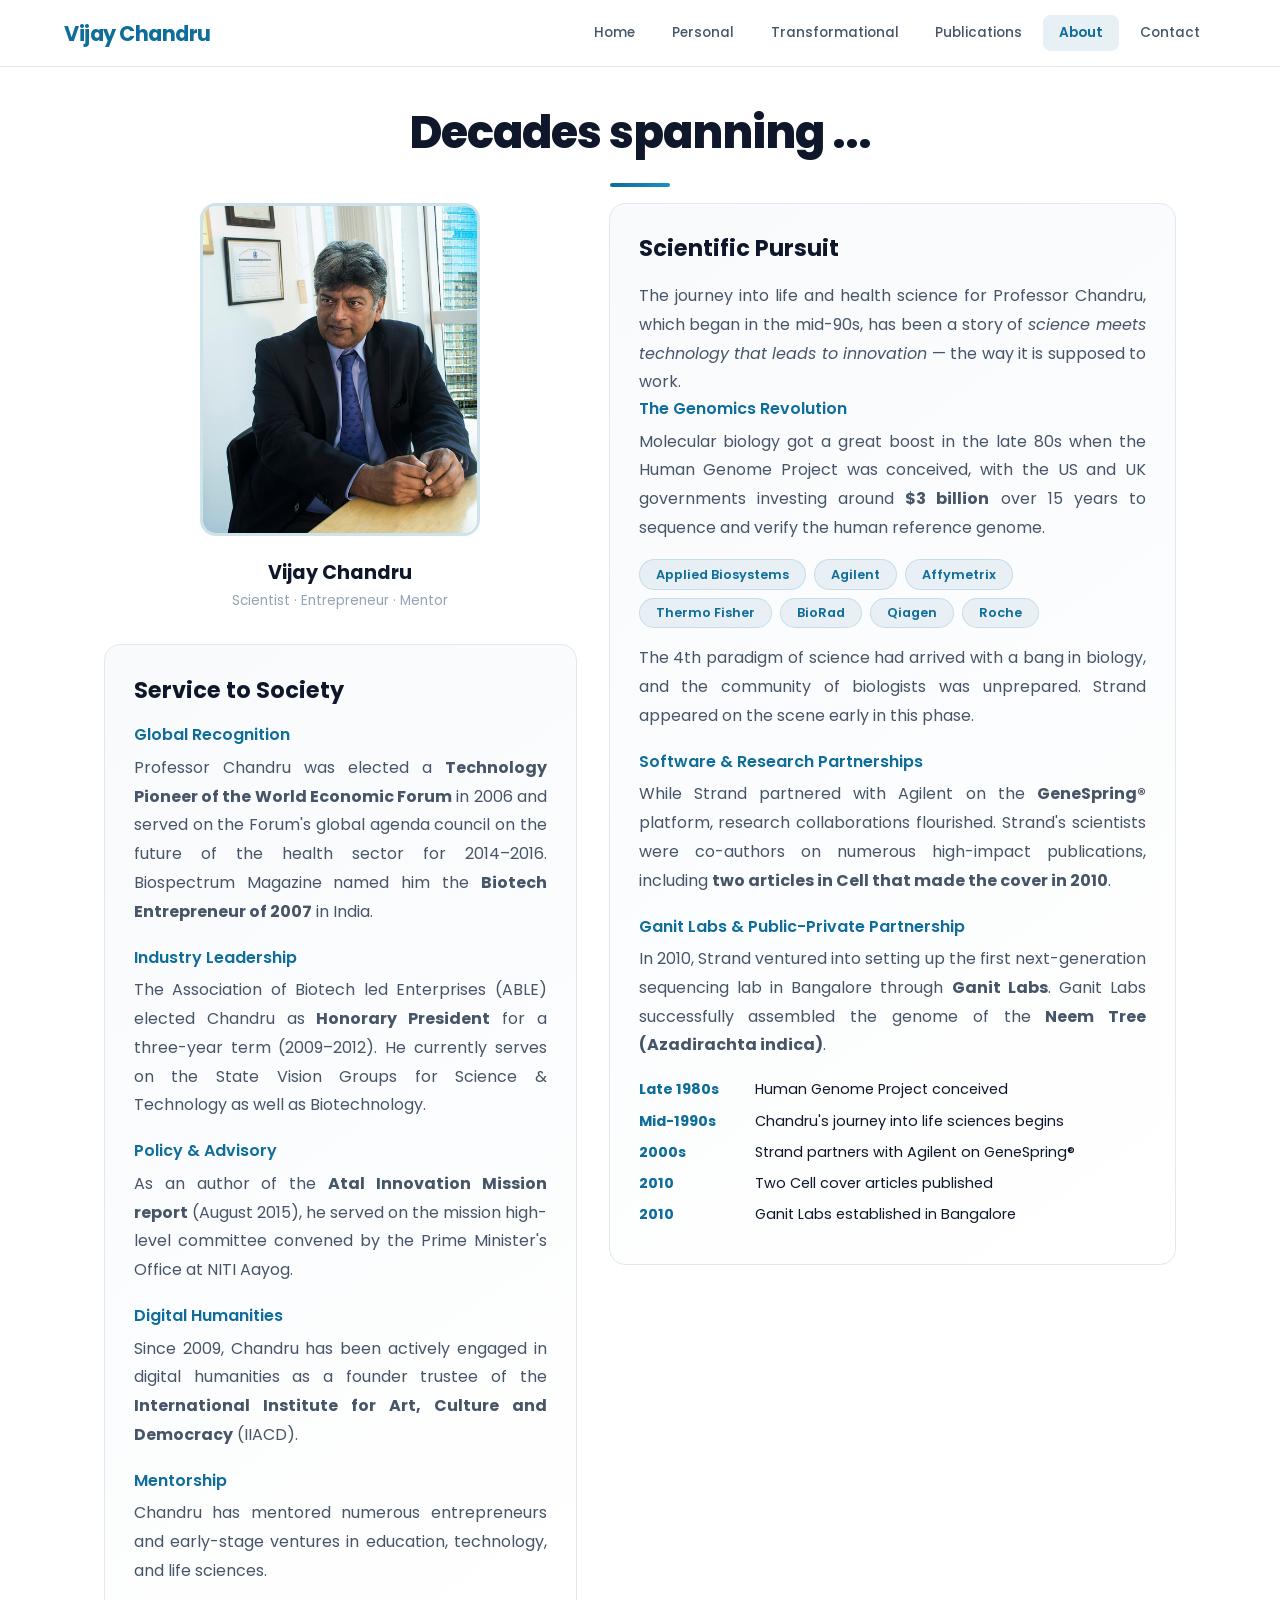
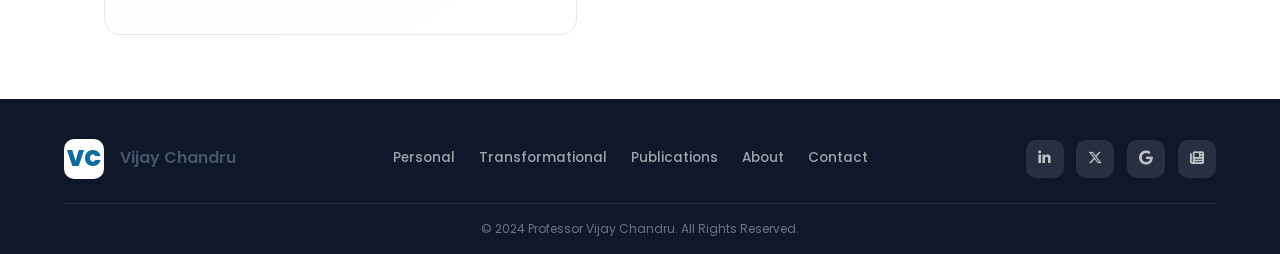
==== about.html @ 9f926428 "Add files via upload" ====
<!DOCTYPE html>
<html lang="en">
<head>
    <meta charset="UTF-8">
    <meta name="viewport" content="width=device-width, initial-scale=1.0, maximum-scale=5.0">
    <title>About - Vijay Chandru</title>
    <link rel="stylesheet" href="styles.css">
    <link href="https://fonts.googleapis.com/css2?family=Poppins:wght@300;400;500;600;700;800;900&display=swap" rel="stylesheet">
    <link rel="stylesheet" href="https://cdnjs.cloudflare.com/ajax/libs/font-awesome/6.4.0/css/all.min.css">
<base target="_blank">
</head>
<body>
    <div class="page-container about-page">

        <nav class="top-nav">
            <a href="index.html" class="logo">Vijay Chandru</a>
            <button class="mobile-menu-btn" aria-label="Toggle menu">
                <span></span>
                <span></span>
                <span></span>
            </button>
            <div class="nav-links">
                <a href="index.html">Home</a>
                <a href="personal.html">Personal</a>
                <a href="transformational.html">Transformational</a>
                <a href="publications.html">Publications</a>
                <a href="about.html" class="active">About</a>
                <a href="contact.html">Contact</a>
            </div>
        </nav>

        <main class="page-content about-content">
            <header class="about-header">
                <h1>Decades spanning ...</h1>
                <div class="header-line"></div>
            </header>

            <div class="about-grid">
                <aside class="about-left">
                    <figure class="portrait-card">
                        <img src="Dr.Chandru-2.jpg" alt="Professor Vijay Chandru">
                        <figcaption>
                            <span class="caption-name">Vijay Chandru</span>
                            <span class="caption-title">Scientist · Entrepreneur · Mentor</span>
                        </figcaption>
                    </figure>

                    <article class="service-card">
                        <h3>Service to Society</h3>
                        <div class="service-section">
                            <h4>Global Recognition</h4>
                            <p>Professor Chandru was elected a <strong>Technology Pioneer of the World Economic Forum</strong> in 2006 and served on the Forum's global agenda council on the future of the health sector for 2014–2016. Biospectrum Magazine named him the <strong>Biotech Entrepreneur of 2007</strong> in India.</p>
                        </div>
                        <div class="service-section">
                            <h4>Industry Leadership</h4>
                            <p>The Association of Biotech led Enterprises (ABLE) elected Chandru as <strong>Honorary President</strong> for a three-year term (2009–2012). He currently serves on the State Vision Groups for Science & Technology as well as Biotechnology.</p>
                        </div>
                        <div class="service-section">
                            <h4>Policy & Advisory</h4>
                            <p>As an author of the <strong>Atal Innovation Mission report</strong> (August 2015), he served on the mission high-level committee convened by the Prime Minister's Office at NITI Aayog.</p>
                        </div>
                        <div class="service-section">
                            <h4>Digital Humanities</h4>
                            <p>Since 2009, Chandru has been actively engaged in digital humanities as a founder trustee of the <strong>International Institute for Art, Culture and Democracy</strong> (IIACD).</p>
                        </div>
                        <div class="service-section">
                            <h4>Mentorship</h4>
                            <p>Chandru has mentored numerous entrepreneurs and early-stage ventures in education, technology, and life sciences.</p>
                        </div>
                    </article>
                </aside>

                <section class="about-right">
                    <article class="pursuit-card">
                        <h2>Scientific Pursuit</h2>
                        <div class="pursuit-intro">
                            <p>The journey into life and health science for Professor Chandru, which began in the mid-90s, has been a story of <em>science meets technology that leads to innovation</em> — the way it is supposed to work.</p>
                        </div>
                        <div class="pursuit-section">
                            <h4>The Genomics Revolution</h4>
                            <p>Molecular biology got a great boost in the late 80s when the Human Genome Project was conceived, with the US and UK governments investing around <strong>$3 billion</strong> over 15 years to sequence and verify the human reference genome.</p>
                            <div class="company-tags">
                                <span class="tag">Applied Biosystems</span>
                                <span class="tag">Agilent</span>
                                <span class="tag">Affymetrix</span>
                                <span class="tag">Thermo Fisher</span>
                                <span class="tag">BioRad</span>
                                <span class="tag">Qiagen</span>
                                <span class="tag">Roche</span>
                            </div>
                            <p>The 4th paradigm of science had arrived with a bang in biology, and the community of biologists was unprepared. Strand appeared on the scene early in this phase.</p>
                        </div>
                        <div class="pursuit-section">
                            <h4>Software & Research Partnerships</h4>
                            <p>While Strand partnered with Agilent on the <strong>GeneSpring®</strong> platform, research collaborations flourished. Strand's scientists were co-authors on numerous high-impact publications, including <strong>two articles in Cell that made the cover in 2010</strong>.</p>
                        </div>
                        <div class="pursuit-section">
                            <h4>Ganit Labs & Public-Private Partnership</h4>
                            <p>In 2010, Strand ventured into setting up the first next-generation sequencing lab in Bangalore through <strong>Ganit Labs</strong>. Ganit Labs successfully assembled the genome of the <strong>Neem Tree (Azadirachta indica)</strong>.</p>
                        </div>
                        <div class="pursuit-timeline">
                            <div class="timeline-item">
                                <span class="timeline-year">Late 1980s</span>
                                <span>Human Genome Project conceived</span>
                            </div>
                            <div class="timeline-item">
                                <span class="timeline-year">Mid-1990s</span>
                                <span>Chandru's journey into life sciences begins</span>
                            </div>
                            <div class="timeline-item">
                                <span class="timeline-year">2000s</span>
                                <span>Strand partners with Agilent on GeneSpring®</span>
                            </div>
                            <div class="timeline-item">
                                <span class="timeline-year">2010</span>
                                <span>Two Cell cover articles published</span>
                            </div>
                            <div class="timeline-item">
                                <span class="timeline-year">2010</span>
                                <span>Ganit Labs established in Bangalore</span>
                            </div>
                        </div>
                    </article>
                </section>
            </div>
        </main>

        <footer class="footer-dense">
            <div class="footer-inner">
                <div class="footer-brand">
                    <span class="footer-logo">VC</span>
                    <p>Vijay Chandru</p>
                </div>
                <div class="footer-links">
                    <a href="personal.html">Personal</a>
                    <a href="transformational.html">Transformational</a>
                    <a href="publications.html">Publications</a>
                    <a href="about.html">About</a>
                    <a href="contact.html">Contact</a>
                </div>
                <div class="footer-social">
                    <a href="#" aria-label="LinkedIn"><i class="fab fa-linkedin-in"></i></a>
                    <a href="#" aria-label="Twitter"><i class="fab fa-x-twitter"></i></a>
                    <a href="#" aria-label="Google Scholar"><i class="fab fa-google"></i></a>
                    <a href="#" aria-label="News"><i class="fas fa-newspaper"></i></a>
                </div>
            </div>
            <div class="footer-bottom">
                <p>© 2024 Professor Vijay Chandru. All Rights Reserved.</p>
            </div>
        </footer>
    </div>
    <script src="script.js"></script>
</body>
</html>
---- styles.css ----
/* styles.css - 2026 Modern Design for Vijay Chandru Website */

* {
    margin: 0;
    padding: 0;
    box-sizing: border-box;
}

:root {
    --primary: #0E6D9A;
    --primary-dark: #0a5a7e;
    --primary-light: #1a8fc2;
    --bg: #ffffff;
    --bg-warm: #f8fafc;
    --bg-cool: #f0f7fc;
    --text: #0f172a;
    --text-secondary: #475569;
    --text-muted: #94a3b8;
    --border: #e2e8f0;
    --glass: rgba(255, 255, 255, 0.9);
    --shadow-sm: 0 1px 2px rgba(14, 109, 154, 0.05);
    --shadow: 0 4px 6px -1px rgba(14, 109, 154, 0.08), 0 2px 4px -2px rgba(14, 109, 154, 0.04);
    --shadow-lg: 0 10px 15px -3px rgba(14, 109, 154, 0.1), 0 4px 6px -4px rgba(14, 109, 154, 0.05);
    --shadow-xl: 0 20px 25px -5px rgba(14, 109, 154, 0.1), 0 8px 10px -6px rgba(14, 109, 154, 0.04);
}

html {
    scroll-behavior: smooth;
}

body {
    font-family: 'Poppins', -apple-system, BlinkMacSystemFont, 'Segoe UI', sans-serif;
    background-color: var(--bg);
    color: var(--text);
    line-height: 1.5;
    overflow-x: hidden;
    font-size: 16px;
    -webkit-font-smoothing: antialiased;
}

/* ===== NAVIGATION ===== */
.top-nav {
    position: sticky;
    top: 0;
    z-index: 100;
    display: flex;
    justify-content: space-between;
    align-items: center;
    padding: 0.8rem 5%;
    background: var(--glass);
    backdrop-filter: blur(20px);
    -webkit-backdrop-filter: blur(20px);
    border-bottom: 1px solid var(--border);
    flex-wrap: wrap;
}

.logo {
    font-size: 1.3rem;
    font-weight: 700;
    letter-spacing: -0.5px;
    color: var(--primary);
    text-decoration: none;
    transition: all 0.3s cubic-bezier(0.4, 0, 0.2, 1);
    padding: 0.3rem 0;
}

.logo:hover {
    opacity: 0.8;
}

.nav-links {
    display: flex;
    gap: 0.3rem;
}

.nav-links a {
    color: var(--text-secondary);
    text-decoration: none;
    font-size: 0.85rem;
    font-weight: 500;
    padding: 0.5rem 1rem;
    border-radius: 8px;
    transition: all 0.3s ease;
    position: relative;
}

.nav-links a:hover {
    color: var(--primary);
    background: rgba(14, 109, 154, 0.06);
}

.nav-links a.active {
    color: var(--primary);
    background: rgba(14, 109, 154, 0.1);
    font-weight: 600;
}

.mobile-menu-btn {
    display: none;
    background: none;
    border: none;
    cursor: pointer;
    flex-direction: column;
    gap: 4px;
    padding: 0.5rem;
    width: 40px;
    height: 40px;
    align-items: center;
    justify-content: center;
    border-radius: 8px;
    transition: background 0.3s ease;
}

.mobile-menu-btn:hover {
    background: rgba(14, 109, 154, 0.08);
}

.mobile-menu-btn span {
    width: 22px;
    height: 2.5px;
    background: var(--primary);
    border-radius: 2px;
    transition: 0.3s;
    display: block;
}

/* ===== HERO - UNIFIED ===== */
.hero-unified {
    min-height: calc(100vh - 60px);
    position: relative;
    background: linear-gradient(135deg, var(--bg-cool) 0%, var(--bg) 40%, var(--bg-warm) 100%);
    overflow: hidden;
    display: flex;
    align-items: center;
    padding: 3rem 5%;
}

.hero-bg-pattern {
    position: absolute;
    top: 0;
    left: 0;
    width: 100%;
    height: 100%;
    background-image: 
        radial-gradient(circle at 20% 30%, rgba(14, 109, 154, 0.06) 0%, transparent 50%),
        radial-gradient(circle at 80% 70%, rgba(14, 109, 154, 0.04) 0%, transparent 50%);
    pointer-events: none;
}

.hero-inner {
    position: relative;
    z-index: 2;
    max-width: 1400px;
    margin: 0 auto;
    width: 100%;
    display: grid;
    grid-template-columns: 1.1fr 1fr;
    gap: 4rem;
    align-items: center;
}

.hero-left {
    padding: 1rem 0;
}

.hero-label {
    font-size: 0.7rem;
    font-weight: 700;
    letter-spacing: 3px;
    color: var(--primary);
    margin-bottom: 1.2rem;
    text-transform: uppercase;
    display: flex;
    align-items: center;
    gap: 0.5rem;
}

.hero-label::before {
    content: '';
    width: 30px;
    height: 2px;
    background: var(--primary);
    border-radius: 1px;
}

.hero-name {
    font-size: clamp(3rem, 7vw, 6rem);
    font-weight: 900;
    line-height: 0.95;
    letter-spacing: -3px;
    color: var(--text);
    margin-bottom: 1.5rem;
}

.hero-mission {
    display: flex;
    align-items: center;
    gap: 0.6rem;
    margin-bottom: 1.5rem;
    flex-wrap: wrap;
}

.mission-word {
    font-size: clamp(1rem, 2vw, 1.4rem);
    font-weight: 800;
    background: linear-gradient(135deg, var(--primary), var(--primary-light));
    -webkit-background-clip: text;
    -webkit-text-fill-color: transparent;
    background-clip: text;
    letter-spacing: 1px;
}

.mission-sep {
    color: var(--primary);
    font-size: 1.2rem;
    font-weight: 300;
    opacity: 0.6;
}

.hero-desc {
    font-size: 1rem;
    color: var(--text-secondary);
    max-width: 520px;
    margin-bottom: 2rem;
    line-height: 1.8;
    text-align: justify;
}

.hero-cta {
    display: flex;
    gap: 1rem;
    flex-wrap: wrap;
}

.btn-primary {
    display: inline-flex;
    align-items: center;
    justify-content: center;
    gap: 0.5rem;
    background: linear-gradient(135deg, var(--primary), var(--primary-light));
    color: white;
    padding: 1rem 2rem;
    border-radius: 12px;
    text-decoration: none;
    font-weight: 600;
    font-size: 0.9rem;
    transition: all 0.3s cubic-bezier(0.4, 0, 0.2, 1);
    border: none;
    cursor: pointer;
    box-shadow: 0 8px 20px rgba(14, 109, 154, 0.25);
    white-space: nowrap;
}

.btn-primary:hover {
    transform: translateY(-3px);
    box-shadow: 0 15px 35px rgba(14, 109, 154, 0.3);
    gap: 0.8rem;
}

.btn-secondary {
    display: inline-flex;
    align-items: center;
    justify-content: center;
    gap: 0.5rem;
    background: transparent;
    color: var(--primary);
    padding: 1rem 2rem;
    border-radius: 12px;
    text-decoration: none;
    font-weight: 600;
    font-size: 0.9rem;
    transition: all 0.3s ease;
    border: 2px solid rgba(14, 109, 154, 0.2);
    white-space: nowrap;
}

.btn-secondary:hover {
    background: rgba(14, 109, 154, 0.08);
    border-color: var(--primary);
    transform: translateY(-2px);
}

/* ===== COUNTDOWN PANEL ===== */
.hero-right {
    display: flex;
    flex-direction: column;
    gap: 1.2rem;
}

.countdown-panel {
    background: linear-gradient(145deg, var(--bg), var(--bg-warm));
    border: 1px solid var(--border);
    border-radius: 24px;
    padding: 1.8rem;
    box-shadow: var(--shadow-xl);
    position: relative;
    overflow: hidden;
}

.countdown-panel::before {
    content: '';
    position: absolute;
    top: 0;
    left: 0;
    width: 100%;
    height: 4px;
    background: linear-gradient(90deg, var(--primary), var(--primary-light));
}

.countdown-header {
    display: flex;
    align-items: center;
    gap: 0.6rem;
    margin-bottom: 1.2rem;
    padding-bottom: 0.8rem;
    border-bottom: 1px solid var(--border);
}

.countdown-header i {
    font-size: 1rem;
    color: var(--primary);
}

.countdown-header span {
    font-size: 0.7rem;
    font-weight: 700;
    letter-spacing: 2px;
    color: var(--primary);
    text-transform: uppercase;
}

.countdown-grid {
    display: grid;
    grid-template-columns: repeat(4, 1fr);
    gap: 0.6rem;
    margin-bottom: 1.2rem;
}

.countdown-cell {
    text-align: center;
    padding: 1rem 0.3rem;
    background: linear-gradient(145deg, var(--bg-cool), var(--bg));
    border-radius: 14px;
    border: 1px solid var(--border);
    transition: all 0.3s ease;
    position: relative;
}

.countdown-cell:hover {
    transform: translateY(-4px);
    box-shadow: var(--shadow-lg);
    border-color: rgba(14, 109, 154, 0.3);
}

.countdown-cell::after {
    content: '';
    position: absolute;
    bottom: 0;
    left: 10%;
    width: 80%;
    height: 3px;
    background: linear-gradient(90deg, var(--primary), var(--primary-light));
    border-radius: 2px;
    opacity: 0;
    transition: opacity 0.3s ease;
}

.countdown-cell:hover::after {
    opacity: 1;
}

.count-num {
    display: block;
    font-size: 2.2rem;
    font-weight: 900;
    color: var(--primary);
    line-height: 1;
    font-family: 'Poppins', monospace;
    letter-spacing: -1px;
    margin-bottom: 0.3rem;
}

.count-label {
    font-size: 0.6rem;
    font-weight: 700;
    color: var(--text-muted);
    letter-spacing: 1.5px;
    text-transform: uppercase;
}

.countdown-progress {
    margin-top: 0.3rem;
}

.progress-bar {
    width: 100%;
    height: 5px;
    background: var(--border);
    border-radius: 3px;
    overflow: hidden;
    margin-bottom: 0.4rem;
}

.progress-fill {
    height: 100%;
    background: linear-gradient(90deg, var(--primary), var(--primary-light));
    border-radius: 3px;
    transition: width 1s ease;
}

.progress-text {
    font-size: 0.7rem;
    color: var(--text-muted);
    font-weight: 500;
    display: block;
    text-align: center;
}

/* Hero Stats Row */
.hero-stats-row {
    display: grid;
    grid-template-columns: repeat(3, 1fr);
    gap: 0.8rem;
}

.hero-stat {
    display: flex;
    align-items: center;
    gap: 0.7rem;
    background: linear-gradient(145deg, var(--bg), var(--bg-warm));
    padding: 0.9rem 1rem;
    border-radius: 14px;
    border: 1px solid var(--border);
    transition: all 0.3s ease;
}

.hero-stat:hover {
    transform: translateY(-3px);
    box-shadow: var(--shadow);
    border-color: rgba(14, 109, 154, 0.2);
}

.hero-stat i {
    font-size: 1.1rem;
    color: var(--primary);
    width: 36px;
    height: 36px;
    display: flex;
    align-items: center;
    justify-content: center;
    background: rgba(14, 109, 154, 0.08);
    border-radius: 10px;
    flex-shrink: 0;
}

.hero-stat div {
    display: flex;
    flex-direction: column;
    min-width: 0;
}

.st-num {
    font-size: 1.2rem;
    font-weight: 800;
    color: var(--text);
    line-height: 1;
}

.st-text {
    font-size: 0.65rem;
    color: var(--text-muted);
    font-weight: 600;
    letter-spacing: 0.5px;
    text-transform: uppercase;
}

/* ===== BENTO - EQUAL 3×2 GRID ===== */
.bento-fullwidth {
    padding: 4rem 0;
    background: var(--bg);
    width: 100%;
}

.bento-header {
    text-align: center;
    margin-bottom: 2.5rem;
    padding: 0 5%;
}

.section-label {
    font-size: 0.7rem;
    font-weight: 700;
    letter-spacing: 4px;
    color: var(--primary);
    text-transform: uppercase;
    margin-bottom: 0.8rem;
    display: block;
}

.bento-header h2 {
    font-size: clamp(1.8rem, 3.5vw, 2.8rem);
    font-weight: 800;
    letter-spacing: -1px;
    color: var(--text);
    line-height: 1.15;
}

.accent {
    background: linear-gradient(135deg, var(--primary), var(--primary-light));
    -webkit-background-clip: text;
    -webkit-text-fill-color: transparent;
    background-clip: text;
}

.bento-grid-equal {
    display: grid;
    grid-template-columns: repeat(3, 1fr);
    grid-auto-rows: 1fr;
    gap: 1rem;
    padding: 0 5%;
    max-width: 1400px;
    margin: 0 auto;
}

.bento-card-equal {
    background: linear-gradient(145deg, var(--bg-warm), var(--bg));
    border: 1px solid var(--border);
    border-radius: 20px;
    padding: 1.6rem;
    transition: all 0.4s cubic-bezier(0.4, 0, 0.2, 1);
    position: relative;
    overflow: hidden;
    display: flex;
    flex-direction: column;
    height: 100%;
}

.bento-hover-line {
    position: absolute;
    top: 0;
    left: 0;
    width: 100%;
    height: 3px;
    background: linear-gradient(90deg, var(--primary), var(--primary-light));
    transform: scaleX(0);
    transform-origin: left;
    transition: transform 0.4s ease;
}

.bento-card-equal:hover .bento-hover-line {
    transform: scaleX(1);
}

.bento-card-equal:hover {
    transform: translateY(-5px);
    box-shadow: var(--shadow-xl);
    border-color: rgba(14, 109, 154, 0.2);
}

.bento-top {
    display: flex;
    justify-content: space-between;
    align-items: center;
    margin-bottom: 1rem;
}

.bento-icon {
    width: 42px;
    height: 42px;
    background: linear-gradient(135deg, rgba(14, 109, 154, 0.1), rgba(14, 109, 154, 0.05));
    border-radius: 12px;
    display: flex;
    align-items: center;
    justify-content: center;
    transition: all 0.3s ease;
    flex-shrink: 0;
}

.bento-card-equal:hover .bento-icon {
    background: linear-gradient(135deg, var(--primary), var(--primary-light));
    transform: scale(1.1);
}

.bento-icon i {
    font-size: 1.2rem;
    color: var(--primary);
    transition: color 0.3s ease;
}

.bento-card-equal:hover .bento-icon i {
    color: white;
}

.bento-tag {
    padding: 0.25rem 0.7rem;
    background: rgba(14, 109, 154, 0.08);
    color: var(--primary);
    font-size: 0.6rem;
    font-weight: 700;
    border-radius: 20px;
    letter-spacing: 1px;
    text-transform: uppercase;
    flex-shrink: 0;
}

.bento-card-equal h3 {
    font-size: 1.15rem;
    font-weight: 700;
    color: var(--text);
    margin-bottom: 0.6rem;
}

.bento-card-equal p {
    font-size: 0.88rem;
    color: var(--text-secondary);
    line-height: 1.7;
    flex-grow: 1;
    text-align: justify;
    margin-bottom: 0.5rem;
}

.bento-link {
    display: inline-flex;
    align-items: center;
    gap: 0.4rem;
    color: var(--primary);
    text-decoration: none;
    font-weight: 600;
    font-size: 0.8rem;
    margin-top: auto;
    padding-top: 0.5rem;
    transition: gap 0.3s ease;
}

.bento-link:hover {
    gap: 0.7rem;
}

/* ===== MISSION BAND ===== */
.mission-band {
    background: linear-gradient(135deg, var(--bg-cool), var(--bg-warm));
    padding: 4rem 5%;
    position: relative;
    overflow: hidden;
}

.mission-band::before {
    content: '';
    position: absolute;
    top: 0;
    right: 0;
    width: 400px;
    height: 400px;
    background: radial-gradient(circle, rgba(14, 109, 154, 0.05) 0%, transparent 70%);
}

.mission-band-inner {
    max-width: 1200px;
    margin: 0 auto;
    display: grid;
    grid-template-columns: 1fr 1.3fr;
    gap: 4rem;
    align-items: start;
    position: relative;
    z-index: 1;
}

.mission-band-left h2 {
    font-size: clamp(1.8rem, 3.5vw, 2.8rem);
    font-weight: 800;
    letter-spacing: -1px;
    line-height: 1.15;
    color: var(--text);
}

.gradient-text {
    background: linear-gradient(135deg, var(--primary), var(--primary-light));
    -webkit-background-clip: text;
    -webkit-text-fill-color: transparent;
    background-clip: text;
}

.mission-band-right p {
    font-size: 0.95rem;
    color: var(--text-secondary);
    line-height: 1.8;
    margin-bottom: 1rem;
    text-align: justify;
}

.text-link {
    display: inline-flex;
    align-items: center;
    gap: 0.5rem;
    color: var(--primary);
    text-decoration: none;
    font-weight: 600;
    font-size: 0.85rem;
    margin-top: 0.5rem;
    transition: gap 0.3s ease;
}

.text-link:hover {
    gap: 0.8rem;
}

/* ===== NEWS BAND ===== */
.news-band {
    padding: 3rem 5%;
    background: var(--bg);
}

.news-band-inner {
    max-width: 800px;
    margin: 0 auto;
    background: linear-gradient(145deg, var(--bg-warm), var(--bg-cool));
    border: 1px solid var(--border);
    border-radius: 24px;
    padding: 2.5rem;
    text-align: center;
    position: relative;
    overflow: hidden;
    transition: all 0.4s ease;
}

.news-band-inner:hover {
    box-shadow: var(--shadow-xl);
    transform: translateY(-3px);
}

.news-band-inner::before {
    content: '';
    position: absolute;
    top: 0;
    left: 0;
    width: 100%;
    height: 4px;
    background: linear-gradient(90deg, var(--primary), var(--primary-light));
}

.news-badge-pill {
    display: inline-block;
    padding: 0.4rem 1rem;
    background: linear-gradient(135deg, var(--primary), var(--primary-light));
    color: white;
    font-size: 0.7rem;
    font-weight: 700;
    letter-spacing: 2px;
    text-transform: uppercase;
    border-radius: 20px;
    margin-bottom: 1rem;
}

.news-band-inner h3 {
    font-size: 1.5rem;
    font-weight: 700;
    color: var(--text);
    margin-bottom: 0.5rem;
}

.news-band-inner p {
    color: var(--text-secondary);
    font-size: 0.9rem;
    margin-bottom: 1.5rem;
    max-width: 500px;
    margin-left: auto;
    margin-right: auto;
    text-align: justify;
}

/* ===== PERSONAL PAGE - FULL WIDTH HERO ===== */
.personal-hero {
    background: linear-gradient(135deg, var(--bg-cool) 0%, var(--bg) 50%, var(--bg-warm) 100%);
    padding: 3rem 5%;
    position: relative;
    overflow: hidden;
    min-height: auto;
}

.personal-hero::before {
    content: '';
    position: absolute;
    top: -20%;
    right: -10%;
    width: 500px;
    height: 500px;
    background: radial-gradient(circle, rgba(14, 109, 154, 0.06) 0%, transparent 70%);
    border-radius: 50%;
}

.personal-hero-inner {
    max-width: 1400px;
    margin: 0 auto;
    display: grid;
    grid-template-columns: 1.2fr 0.8fr;
    gap: 3rem;
    align-items: center;
    position: relative;
    z-index: 1;
}

.personal-hero-label {
    font-size: 0.7rem;
    font-weight: 700;
    letter-spacing: 3px;
    color: var(--primary);
    text-transform: uppercase;
    margin-bottom: 1rem;
    display: flex;
    align-items: center;
    gap: 0.5rem;
}

.personal-hero-label::before {
    content: '';
    width: 30px;
    height: 2px;
    background: var(--primary);
    border-radius: 1px;
}

.personal-hero-title {
    font-size: clamp(2.5rem, 5vw, 4rem);
    font-weight: 900;
    line-height: 1.05;
    letter-spacing: -2px;
    color: var(--text);
    margin-bottom: 1.2rem;
}

.personal-hero-desc {
    font-size: 1rem;
    color: var(--text-secondary);
    line-height: 1.8;
    max-width: 600px;
    margin-bottom: 2rem;
    text-align: justify;
}

.personal-hero-stats {
    display: flex;
    gap: 1.5rem;
    flex-wrap: wrap;
}

.ph-stat {
    display: flex;
    flex-direction: column;
    padding: 1rem 1.5rem;
    background: linear-gradient(145deg, var(--bg), var(--bg-warm));
    border: 1px solid var(--border);
    border-radius: 14px;
    min-width: 100px;
    transition: all 0.3s ease;
}

.ph-stat:hover {
    transform: translateY(-3px);
    box-shadow: var(--shadow);
    border-color: rgba(14, 109, 154, 0.2);
}

.ph-num {
    font-size: 1.6rem;
    font-weight: 800;
    color: var(--primary);
    line-height: 1;
    letter-spacing: -1px;
}

.ph-text {
    font-size: 0.7rem;
    font-weight: 600;
    color: var(--text-muted);
    letter-spacing: 0.5px;
    text-transform: uppercase;
    margin-top: 0.3rem;
}

.personal-hero-image {
    display: flex;
    justify-content: center;
    align-items: center;
}

.personal-hero-image img {
    width: 100%;
    max-width: 350px;
    border-radius: 20px;
    border: 3px solid rgba(14, 109, 154, 0.15);
    box-shadow: var(--shadow-xl);
    transition: all 0.4s ease;
}

.personal-hero-image img:hover {
    transform: scale(1.02);
    border-color: rgba(14, 109, 154, 0.3);
}

/* ===== SUMMARY BAND - DENSE 3-COLUMN ===== */
.summary-band {
    background: linear-gradient(135deg, var(--bg-warm), var(--bg-cool));
    padding: 2.5rem 5%;
    border-top: 1px solid var(--border);
    border-bottom: 1px solid var(--border);
}

.summary-band-inner {
    max-width: 1400px;
    margin: 0 auto;
    display: grid;
    grid-template-columns: repeat(3, 1fr);
    gap: 2rem;
}

.summary-col p {
    font-size: 0.9rem;
    color: var(--text-secondary);
    line-height: 1.8;
    text-align: justify;
    margin: 0;
}

/* ===== TIMELINE NAV - STICKY HORIZONTAL ===== */
.timeline-nav-sticky {
    position: sticky;
    top: 60px;
    z-index: 50;
    background: var(--glass);
    backdrop-filter: blur(20px);
    -webkit-backdrop-filter: blur(20px);
    border-bottom: 1px solid var(--border);
    padding: 0.8rem 5%;
    overflow-x: auto;
    -webkit-overflow-scrolling: touch;
    scrollbar-width: none;
}

.timeline-nav-sticky::-webkit-scrollbar {
    display: none;
}

.timeline-nav-scroll {
    display: flex;
    gap: 0.5rem;
    max-width: 1400px;
    margin: 0 auto;
    flex-wrap: nowrap;
    min-width: max-content;
}

.timeline-nav-scroll .timeline-link {
    padding: 0.5rem 1.2rem;
    border-radius: 20px;
    font-size: 0.8rem;
    font-weight: 500;
    white-space: nowrap;
    transition: all 0.3s ease;
    text-decoration: none;
    color: var(--text-secondary);
    border: 1px solid transparent;
}

.timeline-nav-scroll .timeline-link:hover {
    background: rgba(14, 109, 154, 0.06);
    color: var(--primary);
}

.timeline-nav-scroll .timeline-link.active {
    background: linear-gradient(135deg, var(--primary), var(--primary-light));
    color: white;
    font-weight: 600;
    box-shadow: 0 4px 12px rgba(14, 109, 154, 0.2);
}

/* ===== TIMELINE FULLWIDTH ===== */
.timeline-fullwidth {
    width: 100%;
}

.timeline-section-full {
    padding: 3rem 5%;
    position: relative;
    transition: all 0.4s ease;
}

.timeline-section-full.alt {
    background: linear-gradient(135deg, var(--bg-warm), var(--bg-cool));
}

.timeline-section-full:not(.alt) {
    background: var(--bg);
}

.timeline-section-inner {
    max-width: 1400px;
    margin: 0 auto;
}

.timeline-section-header {
    margin-bottom: 1.5rem;
}

.timeline-section-header h2 {
    font-size: 1.6rem;
    font-weight: 700;
    color: var(--text);
    margin-top: 0.5rem;
    letter-spacing: -0.5px;
}

.timeline-section-body {
    display: grid;
    grid-template-columns: 1fr 1fr;
    gap: 2.5rem;
    align-items: start;
}

.timeline-section-body .col-text p {
    font-size: 0.95rem;
    line-height: 1.8;
    color: var(--text-secondary);
    text-align: justify;
    margin-bottom: 1rem;
}

/* ===== ANIMATIONS ===== */
@keyframes fadeInUp {
    from {
        opacity: 0;
        transform: translateY(40px);
    }
    to {
        opacity: 1;
        transform: translateY(0);
    }
}

@keyframes fadeInLeft {
    from {
        opacity: 0;
        transform: translateX(-30px);
    }
    to {
        opacity: 1;
        transform: translateX(0);
    }
}

@keyframes fadeInRight {
    from {
        opacity: 0;
        transform: translateX(30px);
    }
    to {
        opacity: 1;
        transform: translateX(0);
    }
}

@keyframes scaleIn {
    from {
        opacity: 0;
        transform: scale(0.95);
    }
    to {
        opacity: 1;
        transform: scale(1);
    }
}

.animate-in {
    opacity: 0;
    animation: fadeInUp 0.8s cubic-bezier(0.4, 0, 0.2, 1) forwards;
}

.animate-in-left {
    opacity: 0;
    animation: fadeInLeft 0.7s cubic-bezier(0.4, 0, 0.2, 1) forwards;
}

.animate-in-right {
    opacity: 0;
    animation: fadeInRight 0.7s cubic-bezier(0.4, 0, 0.2, 1) forwards;
}

.animate-scale {
    opacity: 0;
    animation: scaleIn 0.6s cubic-bezier(0.4, 0, 0.2, 1) forwards;
}

/* Stagger delays */
.delay-1 { animation-delay: 0.1s; }
.delay-2 { animation-delay: 0.2s; }
.delay-3 { animation-delay: 0.3s; }
.delay-4 { animation-delay: 0.4s; }
.delay-5 { animation-delay: 0.5s; }

/* Scroll-triggered animation helper */
.scroll-animate {
    opacity: 0;
    transform: translateY(30px);
    transition: opacity 0.6s ease, transform 0.6s ease;
}

.scroll-animate.visible {
    opacity: 1;
    transform: translateY(0);
}

/* ===== FOOTER ===== */
.footer-dense {
    background: var(--text);
    color: white;
    padding: 2.5rem 5% 1rem;
}

.footer-inner {
    max-width: 1200px;
    margin: 0 auto;
    display: flex;
    justify-content: space-between;
    align-items: center;
    flex-wrap: wrap;
    gap: 1.5rem;
    padding-bottom: 1.5rem;
    border-bottom: 1px solid rgba(255,255,255,0.1);
}

.footer-brand {
    display: flex;
    align-items: center;
    gap: 1rem;
}

.footer-logo {
    font-size: 1.4rem;
    font-weight: 900;
    color: var(--primary);
    background: white;
    width: 40px;
    height: 40px;
    display: flex;
    align-items: center;
    justify-content: center;
    border-radius: 10px;
    flex-shrink: 0;
}

.footer-brand p {
    font-weight: 600;
    font-size: 1rem;
    color: white;
}

.footer-links {
    display: flex;
    gap: 1.5rem;
    flex-wrap: wrap;
}

.footer-links a {
    color: rgba(255,255,255,0.6);
    text-decoration: none;
    font-size: 0.85rem;
    font-weight: 500;
    transition: color 0.3s ease;
}

.footer-links a:hover {
    color: white;
}

.footer-social {
    display: flex;
    gap: 0.8rem;
}

.footer-social a {
    width: 38px;
    height: 38px;
    display: flex;
    align-items: center;
    justify-content: center;
    background: rgba(255,255,255,0.1);
    border-radius: 10px;
    color: rgba(255,255,255,0.7);
    font-size: 0.9rem;
    transition: all 0.3s ease;
    text-decoration: none;
}

.footer-social a:hover {
    background: var(--primary);
    color: white;
    transform: translateY(-3px);
}

.footer-bottom {
    text-align: center;
    padding-top: 1rem;
}

.footer-bottom p {
    font-size: 0.75rem;
    color: rgba(255,255,255,0.4);
}

/* ===== PERSONAL PAGE RESPONSIVE ===== */
@media (max-width: 1024px) {
    .personal-hero-inner {
        grid-template-columns: 1fr;
        text-align: center;
    }

    .personal-hero-label {
        justify-content: center;
    }

    .personal-hero-label::before {
        display: none;
    }

    .personal-hero-desc {
        margin-left: auto;
        margin-right: auto;
    }

    .personal-hero-stats {
        justify-content: center;
    }

    .personal-hero-image {
        order: -1;
    }

    .personal-hero-image img {
        max-width: 280px;
    }

    .summary-band-inner {
        grid-template-columns: 1fr;
        gap: 1.5rem;
    }

    .timeline-section-body {
        grid-template-columns: 1fr;
        gap: 1.5rem;
    }

    .timeline-section-header h2 {
        font-size: 1.4rem;
    }
}

@media (max-width: 768px) {
    .personal-hero {
        padding: 2rem 4%;
    }

    .personal-hero-title {
        font-size: 2.2rem;
    }

    .personal-hero-stats {
        gap: 0.8rem;
    }

    .ph-stat {
        padding: 0.8rem 1rem;
        min-width: 80px;
    }

    .ph-num {
        font-size: 1.3rem;
    }

    .summary-band {
        padding: 2rem 4%;
    }

    .timeline-section-full {
        padding: 2rem 4%;
    }

    .timeline-nav-sticky {
        padding: 0.6rem 4%;
        top: 56px;
    }

    .timeline-nav-scroll .timeline-link {
        padding: 0.4rem 1rem;
        font-size: 0.75rem;
    }
}

@media (max-width: 480px) {
    .personal-hero-title {
        font-size: 1.8rem;
        letter-spacing: -1px;
    }

    .personal-hero-image img {
        max-width: 220px;
    }

    .ph-stat {
        flex: 1;
        min-width: 0;
    }

    .timeline-section-header h2 {
        font-size: 1.2rem;
    }
}

/* ===== RESPONSIVE ===== */
@media (max-width: 1200px) {
    .hero-inner {
        gap: 2rem;
    }

    .count-num {
        font-size: 1.8rem;
    }
}

@media (max-width: 1024px) {
    .hero-unified {
        padding: 2rem 5%;
    }

    .hero-inner {
        grid-template-columns: 1fr;
        text-align: center;
    }

    .hero-left {
        order: 1;
    }

    .hero-right {
        order: 2;
        max-width: 600px;
        margin: 0 auto;
        width: 100%;
    }

    .hero-label {
        justify-content: center;
    }

    .hero-label::before {
        display: none;
    }

    .hero-desc {
        margin-left: auto;
        margin-right: auto;
    }

    .hero-cta {
        justify-content: center;
    }

    .bento-grid-equal {
        grid-template-columns: repeat(2, 1fr);
    }

    .mission-band-inner {
        grid-template-columns: 1fr;
        gap: 2rem;
        text-align: center;
    }

    .mission-band-right p {
        text-align: justify;
    }
}

@media (max-width: 768px) {
    .mobile-menu-btn { display: flex; }
    .nav-links {
        display: none;
        width: 100%;
        flex-direction: column;
        align-items: center;
        padding: 1rem 0;
        gap: 0.3rem;
    }
    .nav-links.show { display: flex; }

    .hero-unified {
        padding: 1.5rem 4%;
        min-height: auto;
    }

    .hero-name {
        font-size: 2.8rem;
        letter-spacing: -2px;
    }

    .hero-mission {
        justify-content: center;
    }

    .mission-word {
        font-size: 0.95rem;
    }

    .hero-desc {
        font-size: 0.9rem;
    }

    .countdown-grid {
        gap: 0.5rem;
    }

    .countdown-cell {
        padding: 0.8rem 0.2rem;
    }

    .count-num {
        font-size: 1.5rem;
    }

    .count-label {
        font-size: 0.55rem;
    }

    .hero-stats-row {
        grid-template-columns: 1fr;
    }

    .bento-grid-equal {
        grid-template-columns: 1fr;
        padding: 0 4%;
    }

    .bento-card-equal {
        padding: 1.4rem;
    }

    .footer-inner {
        flex-direction: column;
        text-align: center;
    }

    .mission-band,
    .news-band {
        padding: 2rem 4%;
    }

    .btn-primary,
    .btn-secondary {
        width: 100%;
        justify-content: center;
    }

    .hero-cta {
        flex-direction: column;
        width: 100%;
    }
}

@media (max-width: 480px) {
    .hero-name {
        font-size: 2.2rem;
    }

    .countdown-grid {
        grid-template-columns: repeat(2, 1fr);
    }

    .countdown-panel {
        padding: 1.4rem;
    }

    .hero-stats-row {
        gap: 0.5rem;
    }

    .hero-stat {
        padding: 0.7rem;
    }

    .bento-header h2 {
        font-size: 1.6rem;
    }

    .mission-band-left h2 {
        font-size: 1.6rem;
    }
}

/* ===== SCROLLBAR ===== */
::-webkit-scrollbar {
    width: 8px;
}

::-webkit-scrollbar-track {
    background: var(--bg-warm);
}

::-webkit-scrollbar-thumb {
    background: var(--primary);
    border-radius: 4px;
}

::-webkit-scrollbar-thumb:hover {
    background: var(--primary-dark);
}

::selection {
    background: rgba(14, 109, 154, 0.2);
    color: var(--text);
}

/* ===== PAGE CONTENT GENERAL ===== */
.page-content {
    position: relative;
    z-index: 10;
    max-width: 1200px;
    margin: 0 auto;
    padding: 2rem 5% 4rem;
}

/* ===== TIMELINE ===== */
.timeline-nav {
    display: flex;
    flex-wrap: wrap;
    justify-content: center;
    gap: 0.3rem 1.2rem;
    margin: 2rem 0 3rem;
    padding-bottom: 1rem;
    border-bottom: 2px solid var(--border);
}

.timeline-link {
    color: var(--text-muted);
    text-decoration: none;
    font-size: 0.85rem;
    font-weight: 500;
    padding: 0.3rem 0;
    transition: all 0.3s;
    position: relative;
}

.timeline-link.active,
.timeline-link:hover {
    color: var(--primary);
}

.timeline-container {
    display: flex;
    flex-direction: column;
    gap: 1.5rem;
}

.timeline-section {
    background: linear-gradient(145deg, var(--bg-warm), var(--bg));
    padding: 1.8rem;
    border: 1px solid var(--border);
    border-radius: 16px;
    transition: all 0.3s ease;
}

.timeline-section:hover {
    box-shadow: var(--shadow-lg);
    border-color: rgba(14, 109, 154, 0.2);
}

.year-badge {
    background: linear-gradient(135deg, var(--primary), var(--primary-light));
    color: white;
    padding: 0.3rem 1rem;
    font-weight: 700;
    font-size: 0.8rem;
    letter-spacing: 1px;
    border-radius: 20px;
    display: inline-block;
    margin-bottom: 0.8rem;
}

.section-header h2 {
    font-size: 1.4rem;
    font-weight: 700;
    color: var(--text);
    margin-bottom: 1rem;
}

.two-col {
    display: grid;
    grid-template-columns: 1fr 1fr;
    gap: 2rem;
}

@media (max-width: 900px) {
    .two-col {
        grid-template-columns: 1fr;
    }
}

/* ===== TWO COL REVERSE ===== */
.two-col.reverse {
    direction: rtl;
}

.two-col.reverse > * {
    direction: ltr;
}

@media (max-width: 900px) {
    .two-col.reverse {
        direction: ltr;
    }
}

/* ===== JUSTIFIED TEXT ===== */
.col-text p,
.timeline-section p,
.summary-text p,
.intro-text p,
.service-section p,
.pursuit-section p,
.pursuit-intro p,
.about-right .pursuit-card p,
.transformational-intro .intro-right p,
.transformational-content p,
.about-grid p,
.mission-text,
.mission-section p,
.intro-card p,
.pillar-card p,
.news-section p,
.news-content p,
.service-card p,
.pursuit-card p,
.pursuit-timeline p,
.timeline-item p,
.pub-info p,
.contact-info-card p,
.contact-detail span,
.modal-content p,
.bento-card-equal p,
.hero-desc,
.mission-band-right p,
.news-band-inner p,
.footer-brand p,
.page-content p {
    text-align: justify;
    line-height: 1.8;
    color: var(--text-secondary);
}

.side-quote p,
.intro-quote p,
.poem-quote p {
    text-align: left;
    font-style: italic;
    color: var(--text-muted);
}

/* ===== ABOUT PAGE ===== */
.about-grid {
    display: grid;
    grid-template-columns: 1fr 1.2fr;
    gap: 2rem;
}

@media (max-width: 900px) {
    .about-grid {
        grid-template-columns: 1fr;
    }
}

.portrait-card {
    text-align: center;
    margin-bottom: 2rem;
}

.portrait-card img {
    width: 100%;
    max-width: 280px;
    margin-bottom: 1rem;
    border: 3px solid rgba(14, 109, 154, 0.2);
    border-radius: 16px;
    transition: all 0.3s ease;
}

.portrait-card img:hover {
    border-color: var(--primary);
    box-shadow: var(--shadow-xl);
}

.caption-name {
    display: block;
    font-size: 1.2rem;
    font-weight: 700;
    color: var(--text);
}

.caption-title {
    font-size: 0.85rem;
    color: var(--text-muted);
}

.service-card, .pursuit-card {
    background: linear-gradient(145deg, var(--bg-warm), var(--bg));
    padding: 1.8rem;
    border: 1px solid var(--border);
    border-radius: 16px;
    transition: all 0.3s ease;
}

.service-card:hover, .pursuit-card:hover {
    box-shadow: var(--shadow-lg);
}

.service-card h3, .pursuit-card h2 {
    font-size: 1.4rem;
    margin-bottom: 1rem;
    color: var(--text);
    font-weight: 700;
}

.service-section, .pursuit-section {
    margin-bottom: 1.2rem;
}

.service-section h4, .pursuit-section h4 {
    color: var(--primary);
    margin-bottom: 0.4rem;
    font-size: 1rem;
    font-weight: 600;
}

.company-tags {
    display: flex;
    flex-wrap: wrap;
    gap: 0.5rem;
    margin: 1rem 0;
}

.tag {
    background: rgba(14, 109, 154, 0.08);
    padding: 0.3rem 1rem;
    font-size: 0.8rem;
    color: var(--primary);
    font-weight: 600;
    border-radius: 20px;
    border: 1px solid rgba(14, 109, 154, 0.15);
    transition: all 0.3s ease;
}

.tag:hover {
    background: var(--primary);
    color: white;
    transform: translateY(-2px);
}

.pursuit-timeline {
    margin-top: 1.2rem;
}

.timeline-item {
    display: flex;
    gap: 1rem;
    margin-bottom: 0.6rem;
    font-size: 0.9rem;
}

.timeline-year {
    font-weight: 700;
    color: var(--primary);
    min-width: 100px;
    flex-shrink: 0;
}

/* ===== PDF VIEWER ===== */
.pdf-viewer-container {
    background: linear-gradient(145deg, var(--bg-warm), var(--bg));
    border-radius: 20px;
    padding: 1.2rem;
    margin: 2rem 0;
    border: 1px solid var(--border);
    box-shadow: var(--shadow);
}

.viewer-toolbar {
    display: flex;
    justify-content: space-between;
    align-items: center;
    flex-wrap: wrap;
    padding: 0.6rem 1rem;
    background: var(--bg-cool);
    border-radius: 12px;
    margin-bottom: 1rem;
    gap: 0.5rem;
    border: 1px solid var(--border);
}

.toolbar-left .doc-title {
    font-weight: 700;
    color: var(--primary);
    font-size: 0.9rem;
}

.toolbar-left .doc-subtitle {
    font-size: 0.7rem;
    color: var(--text-muted);
    margin-left: 0.5rem;
}

.toolbar-right {
    display: flex;
    gap: 0.3rem;
    align-items: center;
    flex-wrap: wrap;
}

.tool-btn {
    background: var(--bg);
    border: 1px solid var(--border);
    color: var(--primary);
    cursor: pointer;
    padding: 0.4rem 0.7rem;
    font-size: 0.75rem;
    transition: all 0.3s ease;
    border-radius: 8px;
    font-family: inherit;
    font-weight: 500;
}

.tool-btn:hover:not(:disabled) {
    background: var(--primary);
    color: white;
    transform: translateY(-2px);
    box-shadow: var(--shadow);
}

.tool-btn:disabled {
    opacity: 0.5;
    cursor: not-allowed;
}

.toolbar-divider {
    width: 1px;
    height: 20px;
    background: var(--border);
}

.page-indicator {
    color: var(--text-secondary);
    font-size: 0.75rem;
    background: var(--bg);
    padding: 0.4rem 0.7rem;
    border-radius: 8px;
    border: 1px solid var(--border);
    font-weight: 500;
}

.zoom-level {
    color: var(--text-secondary);
    font-size: 0.7rem;
    background: var(--bg);
    padding: 0.3rem 0.5rem;
    border-radius: 8px;
    min-width: 45px;
    text-align: center;
    border: 1px solid var(--border);
}

.pdf-canvas-wrapper {
    background: var(--bg-cool);
    border-radius: 12px;
    padding: 1rem;
    min-height: auto;
    overflow: hidden;
    max-height: 70vh;
    border: 1px solid var(--border);
}

.pdf-canvas-container {
    display: flex;
    justify-content: center;
    align-items: center;
    width: 100%;
    overflow-x: auto;
    -webkit-overflow-scrolling: touch;
    max-height: 65vh;
}

.pdf-canvas {
    display: block;
    box-shadow: var(--shadow-lg);
    border-radius: 8px;
    background: white;
    height: auto;
    width: auto;
    max-width: 100%;
    max-height: 60vh;
    object-fit: contain;
}

.pdf-loading {
    display: flex;
    justify-content: center;
    align-items: center;
    gap: 1rem;
    padding: 2rem;
    color: var(--primary);
    font-size: 1rem;
    background: var(--bg-warm);
    border-radius: 12px;
    margin-top: 1rem;
    border: 1px solid var(--border);
}

.pdf-loading i {
    font-size: 1.5rem;
    color: var(--primary);
}

/* Mobile PDF Controls */
.mobile-nav-controls {
    display: none;
    justify-content: space-between;
    align-items: center;
    margin-top: 1rem;
    padding: 0.6rem;
    background: var(--bg-cool);
    border-radius: 10px;
    border: 1px solid var(--border);
}

.mobile-nav-btn {
    background: linear-gradient(135deg, var(--primary), var(--primary-light));
    border: none;
    color: white;
    cursor: pointer;
    padding: 0.4rem 0.8rem;
    font-size: 0.75rem;
    border-radius: 8px;
    font-family: inherit;
    font-weight: 600;
    transition: all 0.3s ease;
}

.mobile-nav-btn:hover:not(:disabled) {
    transform: translateY(-2px);
    box-shadow: var(--shadow);
}

.mobile-nav-btn:disabled {
    opacity: 0.5;
    cursor: not-allowed;
}

.mobile-page-info {
    color: var(--text-secondary);
    font-size: 0.75rem;
    font-weight: 500;
}

/* ===== PUBLICATIONS ===== */
.additional-pubs {
    margin-top: 2rem;
}

.additional-pubs h3 {
    font-size: 1.4rem;
    font-weight: 700;
    margin-bottom: 1rem;
    color: var(--text);
}

.pubs-grid {
    display: grid;
    grid-template-columns: repeat(auto-fit, minmax(260px, 1fr));
    gap: 1rem;
    margin-top: 1rem;
}

.pub-card-small {
    display: flex;
    gap: 1rem;
    background: linear-gradient(145deg, var(--bg-warm), var(--bg));
    padding: 1.2rem;
    border: 1px solid var(--border);
    border-radius: 16px;
    transition: all 0.3s ease;
}

.pub-card-small:hover {
    transform: translateY(-3px);
    box-shadow: var(--shadow-lg);
    border-color: rgba(14, 109, 154, 0.2);
}

.pub-thumb {
    width: 50px;
    height: 50px;
    display: flex;
    align-items: center;
    justify-content: center;
    background: rgba(14, 109, 154, 0.08);
    border-radius: 12px;
    flex-shrink: 0;
    transition: all 0.3s ease;
}

.pub-card-small:hover .pub-thumb {
    background: linear-gradient(135deg, var(--primary), var(--primary-light));
}

.pub-thumb i {
    font-size: 1.3rem;
    color: var(--primary);
    transition: color 0.3s ease;
}

.pub-card-small:hover .pub-thumb i {
    color: white;
}

.pub-info h4 {
    font-size: 0.95rem;
    margin-bottom: 0.2rem;
    font-weight: 700;
    color: var(--text);
}

.pub-info p {
    font-size: 0.8rem;
    color: var(--text-muted);
    text-align: justify;
}

.pub-link {
    color: var(--primary);
    text-decoration: none;
    font-size: 0.8rem;
    font-weight: 600;
    transition: all 0.3s;
}

.pub-link:hover {
    color: var(--primary-dark);
}

/* ===== CONTACT ===== */
.contact-centered {
    display: flex;
    justify-content: center;
    align-items: center;
    min-height: 55vh;
}

.contact-info-card.centered {
    max-width: 600px;
    width: 100%;
    margin: 0 auto;
    text-align: center;
    background: linear-gradient(145deg, var(--bg-warm), var(--bg));
    padding: 2.5rem;
    border: 1px solid var(--border);
    border-radius: 20px;
    transition: all 0.3s ease;
}

.contact-info-card.centered:hover {
    box-shadow: var(--shadow-xl);
}

.contact-info-card.centered h2 {
    font-size: 1.6rem;
    font-weight: 700;
    margin-bottom: 1rem;
    color: var(--text);
}

.contact-info-card.centered p {
    text-align: justify;
    color: var(--text-secondary);
    font-size: 0.95rem;
}

.contact-detail {
    display: flex;
    justify-content: center;
    align-items: center;
    gap: 1rem;
    margin: 1.2rem 0;
    text-align: left;
    max-width: 350px;
    margin-left: auto;
    margin-right: auto;
}

.contact-detail i {
    font-size: 1.1rem;
    color: var(--primary);
    width: 40px;
    height: 40px;
    display: flex;
    align-items: center;
    justify-content: center;
    background: rgba(14, 109, 154, 0.08);
    border-radius: 10px;
    flex-shrink: 0;
}

.contact-detail span {
    font-size: 0.95rem;
    color: var(--text-secondary);
    font-weight: 500;
}

.contact-icons {
    display: flex;
    justify-content: center;
    gap: 1.5rem;
    margin-top: 1.5rem;
    flex-wrap: wrap;
}

.contact-icon-link {
    display: flex;
    align-items: center;
    justify-content: center;
    width: 55px;
    height: 55px;
    background: rgba(14, 109, 154, 0.08);
    border-radius: 50%;
    color: var(--primary);
    font-size: 1.5rem;
    transition: all 0.3s ease;
    text-decoration: none;
    border: 1px solid rgba(14, 109, 154, 0.15);
}

.contact-icon-link:hover {
    background: linear-gradient(135deg, var(--primary), var(--primary-light));
    color: white;
    transform: translateY(-5px);
    box-shadow: 0 10px 20px rgba(14, 109, 154, 0.2);
    border-color: var(--primary);
}

/* ===== TRANSFORMATIONAL INTRO ===== */
.transformational-intro {
    display: grid;
    grid-template-columns: 260px 1fr;
    gap: 2rem;
    margin-bottom: 2rem;
    background: linear-gradient(145deg, var(--bg-warm), var(--bg));
    padding: 1.8rem;
    border: 1px solid var(--border);
    border-radius: 20px;
    transition: all 0.3s ease;
}

.transformational-intro:hover {
    box-shadow: var(--shadow-lg);
}

@media (max-width: 768px) {
    .transformational-intro {
        grid-template-columns: 1fr;
        text-align: center;
    }
}

.intro-left {
    text-align: center;
}

.intro-portrait img {
    width: 110px;
    height: 110px;
    border-radius: 50%;
    object-fit: cover;
    border: 3px solid var(--primary);
    margin-bottom: 0.8rem;
    transition: all 0.3s ease;
}

.intro-portrait img:hover {
    transform: scale(1.05);
    box-shadow: var(--shadow-lg);
}

.intro-quote {
    font-style: italic;
    font-size: 0.9rem;
    color: var(--text-muted);
    padding: 1rem;
    border-left: 3px solid var(--primary);
    text-align: left;
    background: rgba(14, 109, 154, 0.03);
    border-radius: 0 12px 12px 0;
}

.details-btn {
    display: inline-block;
    margin-top: 0.6rem;
    color: var(--primary);
    text-decoration: none;
    font-size: 0.85rem;
    font-weight: 600;
    border-bottom: 2px solid var(--primary);
    padding-bottom: 2px;
    transition: all 0.3s;
}

.details-btn:hover {
    color: var(--primary-dark);
    border-bottom-color: var(--primary-dark);
}

/* ===== SHARE MODAL ===== */
.share-modal {
    display: none;
    position: fixed;
    top: 0;
    left: 0;
    width: 100%;
    height: 100%;
    z-index: 1000;
    align-items: center;
    justify-content: center;
}

.modal-overlay {
    position: absolute;
    width: 100%;
    height: 100%;
    background: rgba(0, 0, 0, 0.6);
    backdrop-filter: blur(4px);
}

.modal-content {
    background: var(--bg);
    padding: 2rem;
    z-index: 101;
    width: 90%;
    max-width: 400px;
    border: 1px solid var(--border);
    border-radius: 20px;
    box-shadow: var(--shadow-xl);
}

.modal-content h3 {
    font-size: 1.3rem;
    font-weight: 700;
    text-align: center;
    color: var(--text);
    margin-bottom: 0.5rem;
}

.share-options {
    display: flex;
    gap: 0.8rem;
    justify-content: center;
    margin: 1.5rem 0;
    flex-wrap: wrap;
}

.share-btn {
    background: var(--bg-warm);
    border: 1px solid var(--border);
    color: var(--primary);
    padding: 0.6rem 1.2rem;
    cursor: pointer;
    display: flex;
    gap: 0.4rem;
    font-family: inherit;
    font-weight: 600;
    border-radius: 10px;
    transition: all 0.3s ease;
    align-items: center;
    font-size: 0.85rem;
}

.share-btn:hover {
    background: var(--primary);
    color: white;
    transform: translateY(-2px);
    box-shadow: var(--shadow);
}

.modal-close {
    background: linear-gradient(135deg, var(--primary), var(--primary-light));
    border: none;
    color: white;
    padding: 0.7rem 1rem;
    cursor: pointer;
    width: 100%;
    font-family: inherit;
    font-weight: 600;
    border-radius: 10px;
    transition: all 0.3s ease;
    font-size: 0.95rem;
}

.modal-close:hover {
    transform: translateY(-2px);
    box-shadow: var(--shadow-lg);
}

/* ===== PAGE HEADERS ===== */
.page-header {
    margin-bottom: 2rem;
    text-align: center;
    padding-top: 2rem;
}

.page-header h1,
.personal-header h1,
.transformational-header h1,
.publications-header h1,
.about-header h1 {
    font-size: clamp(2rem, 4vw, 2.8rem);
    font-weight: 800;
    letter-spacing: -1px;
    color: var(--text);
    text-align: center;
}

.header-line {
    width: 60px;
    height: 4px;
    background: linear-gradient(90deg, var(--primary), var(--primary-light));
    margin: 1rem auto;
    border-radius: 2px;
}

/* ===== INTRO CARD ===== */
.intro-card {
    display: grid;
    grid-template-columns: 180px 1fr;
    gap: 1.5rem;
    background: linear-gradient(145deg, var(--bg-warm), var(--bg));
    padding: 1.5rem;
    margin-bottom: 1.5rem;
    border: 1px solid var(--border);
    border-radius: 20px;
    transition: all 0.3s ease;
}

.intro-card:hover {
    box-shadow: var(--shadow-lg);
}

@media (max-width: 768px) {
    .intro-card {
        grid-template-columns: 1fr;
        text-align: center;
    }
}

.intro-image img {
    width: 100%;
    border-radius: 16px;
    border: 2px solid rgba(14, 109, 154, 0.15);
}

.drop-cap:first-letter {
    font-size: 3rem;
    float: left;
    padding-right: 0.6rem;
    line-height: 1;
    color: var(--primary);
    font-weight: 700;
}

/* ===== SIDE QUOTE ===== */
.side-quote {
    background: rgba(14, 109, 154, 0.04);
    padding: 1.2rem;
    border-left: 3px solid var(--primary);
    font-style: italic;
    margin-top: 1rem;
    border-radius: 0 12px 12px 0;
}

.poem-quote {
    font-style: italic;
    padding: 1.2rem;
    background: rgba(14, 109, 154, 0.04);
    margin-top: 1rem;
    text-align: center;
    font-size: 0.95rem;
    border-radius: 12px;
    color: var(--text-secondary);
}

/* ===== MEDIA ===== */
.col-media img {
    width: 100%;
    height: auto;
    display: block;
    border: 2px solid rgba(14, 109, 154, 0.15);
    border-radius: 12px;
    transition: all 0.3s ease;
}

.col-media img:hover {
    border-color: rgba(14, 109, 154, 0.3);
    box-shadow: var(--shadow-lg);
}

.media-caption {
    font-size: 0.75rem;
    color: var(--text-muted);
    margin-top: 0.4rem;
    text-align: center;
}


/* ===== TRANSFORMATIONAL PAGE - IMAGE & LINK FIXES ===== */

/* Media card container - constrains image size */
.timeline-section-full .media-card {
    background: linear-gradient(145deg, var(--bg), var(--bg-warm));
    border: 1px solid var(--border);
    border-radius: 16px;
    padding: 1rem;
    margin-bottom: 1rem;
    transition: all 0.3s ease;
}

.timeline-section-full .media-card:hover {
    box-shadow: var(--shadow-lg);
    border-color: rgba(14, 109, 154, 0.2);
}

/* Constrain images within media cards */
.timeline-section-full .media-card img {
    width: 100%;
    max-width: 100%;
    max-height: 280px;
    height: auto;
    object-fit: cover;
    object-position: center;
    border-radius: 12px;
    display: block;
}

/* Media caption styling */
.timeline-section-full .media-caption {
    font-size: 0.75rem;
    color: var(--text-muted);
    margin-top: 0.6rem;
    text-align: center;
    font-weight: 500;
}

/* Details button in timeline sections */
.timeline-section-full .details-btn {
    display: inline-flex;
    align-items: center;
    gap: 0.5rem;
    color: var(--primary);
    text-decoration: none;
    font-weight: 600;
    font-size: 0.85rem;
    margin-top: 0.8rem;
    padding: 0.5rem 0;
    border-bottom: 2px solid var(--primary);
    transition: all 0.3s ease;
}

.timeline-section-full .details-btn:hover {
    gap: 0.8rem;
    color: var(--primary-dark);
    border-bottom-color: var(--primary-dark);
}

/* Side quote styling for timeline sections */
.timeline-section-full .side-quote {
    background: rgba(14, 109, 154, 0.04);
    padding: 1.2rem;
    border-left: 3px solid var(--primary);
    font-style: italic;
    border-radius: 0 12px 12px 0;
    margin-top: 0.5rem;
}

.timeline-section-full .side-quote p {
    font-size: 0.9rem;
    color: var(--text-secondary);
    line-height: 1.7;
    text-align: left;
    margin: 0;
}

/* Ensure col-media doesn't stretch too wide */
.timeline-section-full .col-media {
    display: flex;
    flex-direction: column;
    gap: 1rem;
    max-width: 100%;
}

/* Responsive image sizing */
@media (max-width: 1024px) {
    .timeline-section-full .media-card img {
        max-height: 240px;
    }

    .timeline-section-full .media-card {
        padding: 0.8rem;
    }
}

@media (max-width: 768px) {
    .timeline-section-full .media-card img {
        max-height: 200px;
    }

    .timeline-section-full .side-quote {
        padding: 1rem;
    }

    .timeline-section-full .details-btn {
        font-size: 0.8rem;
    }
}

@media (max-width: 480px) {
    .timeline-section-full .media-card {
        padding: 0.6rem;
        border-radius: 12px;
    }

    .timeline-section-full .media-card img {
        max-height: 180px;
        border-radius: 8px;
    }
}
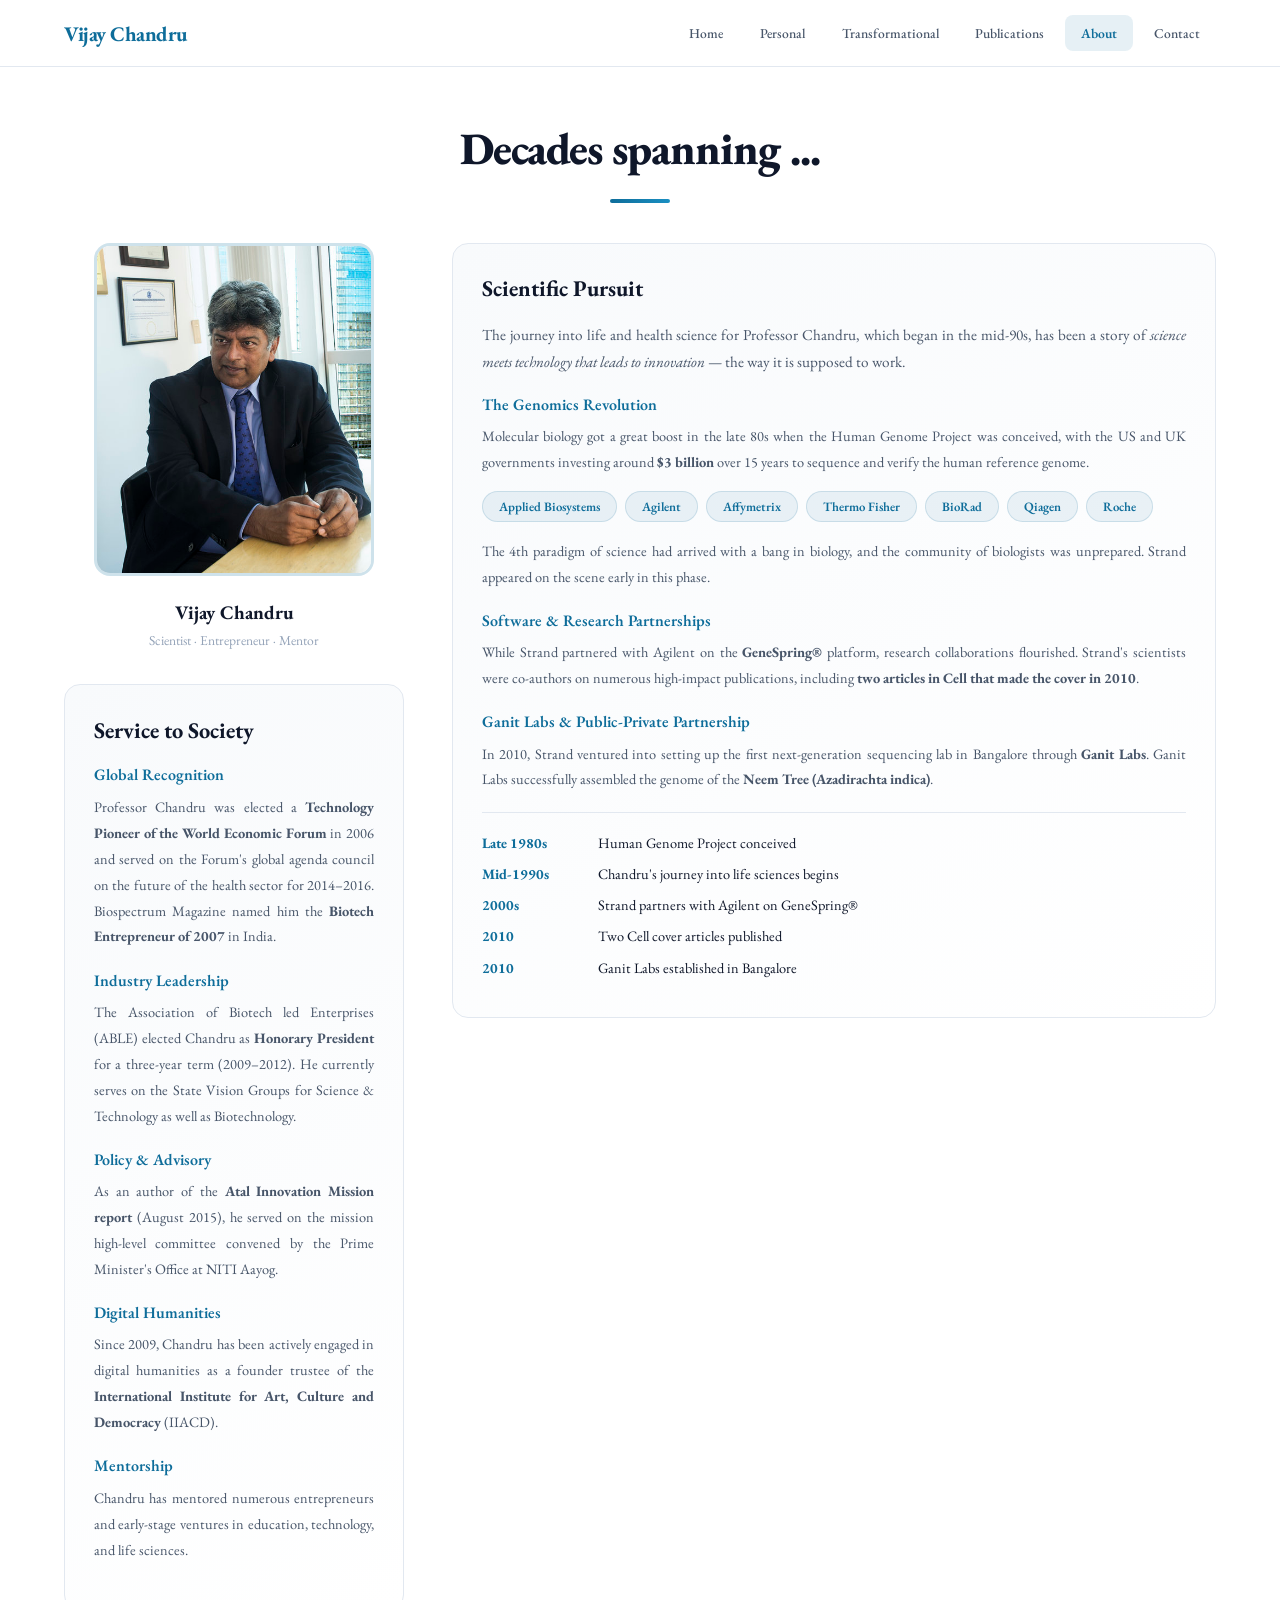
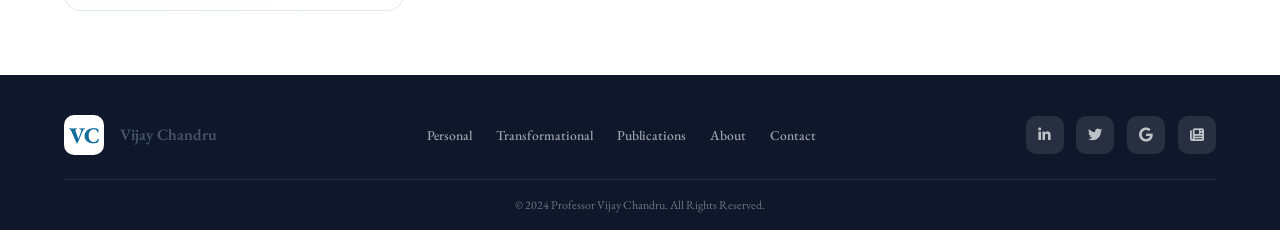
==== commit 74e6b17d: "Add files via upload" ====
--- a/about.html
+++ b/about.html
@@ -5,8 +5,9 @@
     <meta name="viewport" content="width=device-width, initial-scale=1.0, maximum-scale=5.0">
     <title>About - Vijay Chandru</title>
     <link rel="stylesheet" href="styles.css">
-    <link href="https://fonts.googleapis.com/css2?family=Poppins:wght@300;400;500;600;700;800;900&display=swap" rel="stylesheet">
+    <link href="https://fonts.googleapis.com/css2?family=EB+Garamond:wght@400;500;600;700;800&display=swap" rel="stylesheet">
     <link rel="stylesheet" href="https://cdnjs.cloudflare.com/ajax/libs/font-awesome/6.4.0/css/all.min.css">
+    <base target="_blank">
 <base target="_blank">
 </head>
 <body>
@@ -29,7 +30,7 @@
             </div>
         </nav>
 
-        <main class="page-content about-content">
+        <main class="about-main">
             <header class="about-header">
                 <h1>Decades spanning ...</h1>
                 <div class="header-line"></div>
@@ -140,7 +141,7 @@
                 </div>
                 <div class="footer-social">
                     <a href="#" aria-label="LinkedIn"><i class="fab fa-linkedin-in"></i></a>
-                    <a href="#" aria-label="Twitter"><i class="fab fa-x-twitter"></i></a>
+                    <a href="#" aria-label="Twitter / X"><i class="fab fa-twitter"></i></a>
                     <a href="#" aria-label="Google Scholar"><i class="fab fa-google"></i></a>
                     <a href="#" aria-label="News"><i class="fas fa-newspaper"></i></a>
                 </div>
--- a/styles.css
+++ b/styles.css
@@ -29,7 +29,7 @@
 }
 
 body {
-    font-family: 'Poppins', -apple-system, BlinkMacSystemFont, 'Segoe UI', sans-serif;
+    font-family: 'EB Garamond', 'Times New Roman', Georgia, serif;
     background-color: var(--bg);
     color: var(--text);
     line-height: 1.5;
@@ -375,7 +375,7 @@
     font-weight: 900;
     color: var(--primary);
     line-height: 1;
-    font-family: 'Poppins', monospace;
+    font-family: 'EB Garamond', 'Courier New', monospace;
     letter-spacing: -1px;
     margin-bottom: 0.3rem;
 }
@@ -2539,4 +2539,425 @@
         max-height: 180px;
         border-radius: 8px;
     }
+}
+
+/* ===== HERO STATS - MOBILE FIX ===== */
+@media (max-width: 768px) {
+    .hero-stats-row {
+        display: grid;
+        grid-template-columns: repeat(3, 1fr);
+        gap: 0.5rem;
+        margin-top: 0.5rem;
+    }
+
+    .hero-stat {
+        flex-direction: column;
+        align-items: center;
+        justify-content: center;
+        text-align: center;
+        padding: 0.6rem 0.2rem;
+        gap: 0.3rem;
+        min-height: unset;
+    }
+
+    .hero-stat i {
+        font-size: 0.85rem;
+        width: 26px;
+        height: 26px;
+    }
+
+    .hero-stat div {
+        align-items: center;
+    }
+
+    .st-num {
+        font-size: 0.9rem;
+    }
+
+    .st-text {
+        font-size: 0.55rem;
+        letter-spacing: 0.3px;
+        line-height: 1.2;
+    }
+}
+
+@media (max-width: 480px) {
+    .hero-stats-row {
+        gap: 0.35rem;
+    }
+
+    .hero-stat {
+        padding: 0.5rem 0.15rem;
+        border-radius: 10px;
+    }
+
+    .hero-stat i {
+        font-size: 0.75rem;
+        width: 22px;
+        height: 22px;
+    }
+
+    .st-num {
+        font-size: 0.8rem;
+    }
+
+    .st-text {
+        font-size: 0.5rem;
+    }
+}
+
+
+/* ===== FOOTER MOBILE FIX ===== */
+@media (max-width: 768px) {
+    .footer-inner {
+        flex-direction: column;
+        text-align: center;
+        gap: 1.2rem;
+        padding-bottom: 1.2rem;
+    }
+
+    .footer-brand {
+        justify-content: center;
+    }
+
+    .footer-links {
+        justify-content: center;
+        gap: 1rem;
+    }
+
+    .footer-links a {
+        font-size: 0.8rem;
+    }
+
+    .footer-social {
+        justify-content: center;
+        gap: 0.6rem;
+    }
+
+    .footer-social a {
+        width: 34px;
+        height: 34px;
+        font-size: 0.85rem;
+    }
+
+    .footer-bottom p {
+        font-size: 0.7rem;
+    }
+}
+
+@media (max-width: 480px) {
+    .footer-inner {
+        gap: 1rem;
+        padding-bottom: 1rem;
+    }
+
+    .footer-brand p {
+        font-size: 0.9rem;
+    }
+
+    .footer-logo {
+        width: 36px;
+        height: 36px;
+        font-size: 1.2rem;
+    }
+
+    .footer-links {
+        gap: 0.6rem;
+    }
+
+    .footer-links a {
+        font-size: 0.75rem;
+    }
+
+    .footer-social a {
+        width: 32px;
+        height: 32px;
+        font-size: 0.8rem;
+    }
+}
+
+
+/* ===== ABOUT PAGE - CLEAN & ORGANIZED ===== */
+.about-main {
+    width: 100%;
+    padding: 2rem 5% 4rem;
+}
+
+.about-header {
+    text-align: center;
+    margin-bottom: 2.5rem;
+    padding-top: 1rem;
+}
+
+.about-header h1 {
+    font-size: clamp(2rem, 4vw, 2.8rem);
+    font-weight: 800;
+    letter-spacing: -1px;
+    color: var(--text);
+}
+
+.about-grid {
+    display: grid;
+    grid-template-columns: 340px 1fr;
+    gap: 3rem;
+    max-width: 1400px;
+    margin: 0 auto;
+}
+
+/* Portrait card */
+.portrait-card {
+    text-align: center;
+    margin-bottom: 2rem;
+}
+
+.portrait-card img {
+    width: 100%;
+    max-width: 280px;
+    margin-bottom: 1rem;
+    border: 3px solid rgba(14, 109, 154, 0.2);
+    border-radius: 16px;
+    transition: all 0.3s ease;
+}
+
+.portrait-card img:hover {
+    border-color: var(--primary);
+    box-shadow: var(--shadow-xl);
+}
+
+.caption-name {
+    display: block;
+    font-size: 1.2rem;
+    font-weight: 700;
+    color: var(--text);
+}
+
+.caption-title {
+    font-size: 0.85rem;
+    color: var(--text-muted);
+}
+
+/* Service card */
+.service-card {
+    background: linear-gradient(145deg, var(--bg-warm), var(--bg));
+    padding: 1.8rem;
+    border: 1px solid var(--border);
+    border-radius: 16px;
+    transition: all 0.3s ease;
+}
+
+.service-card:hover {
+    box-shadow: var(--shadow-lg);
+}
+
+.service-card h3 {
+    font-size: 1.4rem;
+    margin-bottom: 1rem;
+    color: var(--text);
+    font-weight: 700;
+}
+
+.service-section {
+    margin-bottom: 1.2rem;
+}
+
+.service-section h4 {
+    color: var(--primary);
+    margin-bottom: 0.4rem;
+    font-size: 1rem;
+    font-weight: 600;
+}
+
+.service-section p {
+    text-align: justify;
+    line-height: 1.8;
+    color: var(--text-secondary);
+    font-size: 0.9rem;
+}
+
+/* Pursuit card */
+.pursuit-card {
+    background: linear-gradient(145deg, var(--bg-warm), var(--bg));
+    padding: 1.8rem;
+    border: 1px solid var(--border);
+    border-radius: 16px;
+    transition: all 0.3s ease;
+}
+
+.pursuit-card:hover {
+    box-shadow: var(--shadow-lg);
+}
+
+.pursuit-card h2 {
+    font-size: 1.4rem;
+    margin-bottom: 1rem;
+    color: var(--text);
+    font-weight: 700;
+}
+
+.pursuit-intro p {
+    text-align: justify;
+    line-height: 1.8;
+    color: var(--text-secondary);
+    font-size: 0.95rem;
+    margin-bottom: 1rem;
+}
+
+.pursuit-section {
+    margin-bottom: 1.2rem;
+}
+
+.pursuit-section h4 {
+    color: var(--primary);
+    margin-bottom: 0.4rem;
+    font-size: 1rem;
+    font-weight: 600;
+}
+
+.pursuit-section p {
+    text-align: justify;
+    line-height: 1.8;
+    color: var(--text-secondary);
+    font-size: 0.9rem;
+    margin-bottom: 0.8rem;
+}
+
+/* Company tags */
+.company-tags {
+    display: flex;
+    flex-wrap: wrap;
+    gap: 0.5rem;
+    margin: 1rem 0;
+}
+
+.tag {
+    background: rgba(14, 109, 154, 0.08);
+    padding: 0.3rem 1rem;
+    font-size: 0.8rem;
+    color: var(--primary);
+    font-weight: 600;
+    border-radius: 20px;
+    border: 1px solid rgba(14, 109, 154, 0.15);
+    transition: all 0.3s ease;
+}
+
+.tag:hover {
+    background: var(--primary);
+    color: white;
+    transform: translateY(-2px);
+}
+
+/* Pursuit timeline */
+.pursuit-timeline {
+    margin-top: 1.2rem;
+    padding-top: 1.2rem;
+    border-top: 1px solid var(--border);
+}
+
+.timeline-item {
+    display: flex;
+    gap: 1rem;
+    margin-bottom: 0.6rem;
+    font-size: 0.9rem;
+}
+
+.timeline-year {
+    font-weight: 700;
+    color: var(--primary);
+    min-width: 100px;
+    flex-shrink: 0;
+}
+
+/* ===== ABOUT PAGE RESPONSIVE ===== */
+@media (max-width: 1024px) {
+    .about-grid {
+        grid-template-columns: 1fr;
+        gap: 2rem;
+    }
+
+    .about-left {
+        display: grid;
+        grid-template-columns: 1fr 1fr;
+        gap: 2rem;
+    }
+
+    .portrait-card {
+        margin-bottom: 0;
+    }
+}
+
+@media (max-width: 768px) {
+    .about-main {
+        padding: 1.5rem 4% 3rem;
+    }
+
+    .about-left {
+        grid-template-columns: 1fr;
+    }
+
+    .portrait-card img {
+        max-width: 220px;
+    }
+
+    .service-card,
+    .pursuit-card {
+        padding: 1.4rem;
+    }
+
+    .service-card h3,
+    .pursuit-card h2 {
+        font-size: 1.25rem;
+    }
+
+    .service-section p,
+    .pursuit-section p,
+    .pursuit-intro p {
+        font-size: 0.85rem;
+    }
+
+    .timeline-item {
+        font-size: 0.85rem;
+    }
+
+    .timeline-year {
+        min-width: 85px;
+    }
+}
+
+@media (max-width: 480px) {
+    .about-header h1 {
+        font-size: 1.6rem;
+    }
+
+    .portrait-card img {
+        max-width: 180px;
+    }
+
+    .caption-name {
+        font-size: 1rem;
+    }
+
+    .service-card,
+    .pursuit-card {
+        padding: 1.2rem;
+        border-radius: 12px;
+    }
+
+    .company-tags {
+        gap: 0.35rem;
+    }
+
+    .tag {
+        padding: 0.25rem 0.7rem;
+        font-size: 0.7rem;
+    }
+
+    .timeline-item {
+        flex-direction: column;
+        gap: 0.2rem;
+        margin-bottom: 0.8rem;
+    }
+
+    .timeline-year {
+        min-width: unset;
+    }
 }
